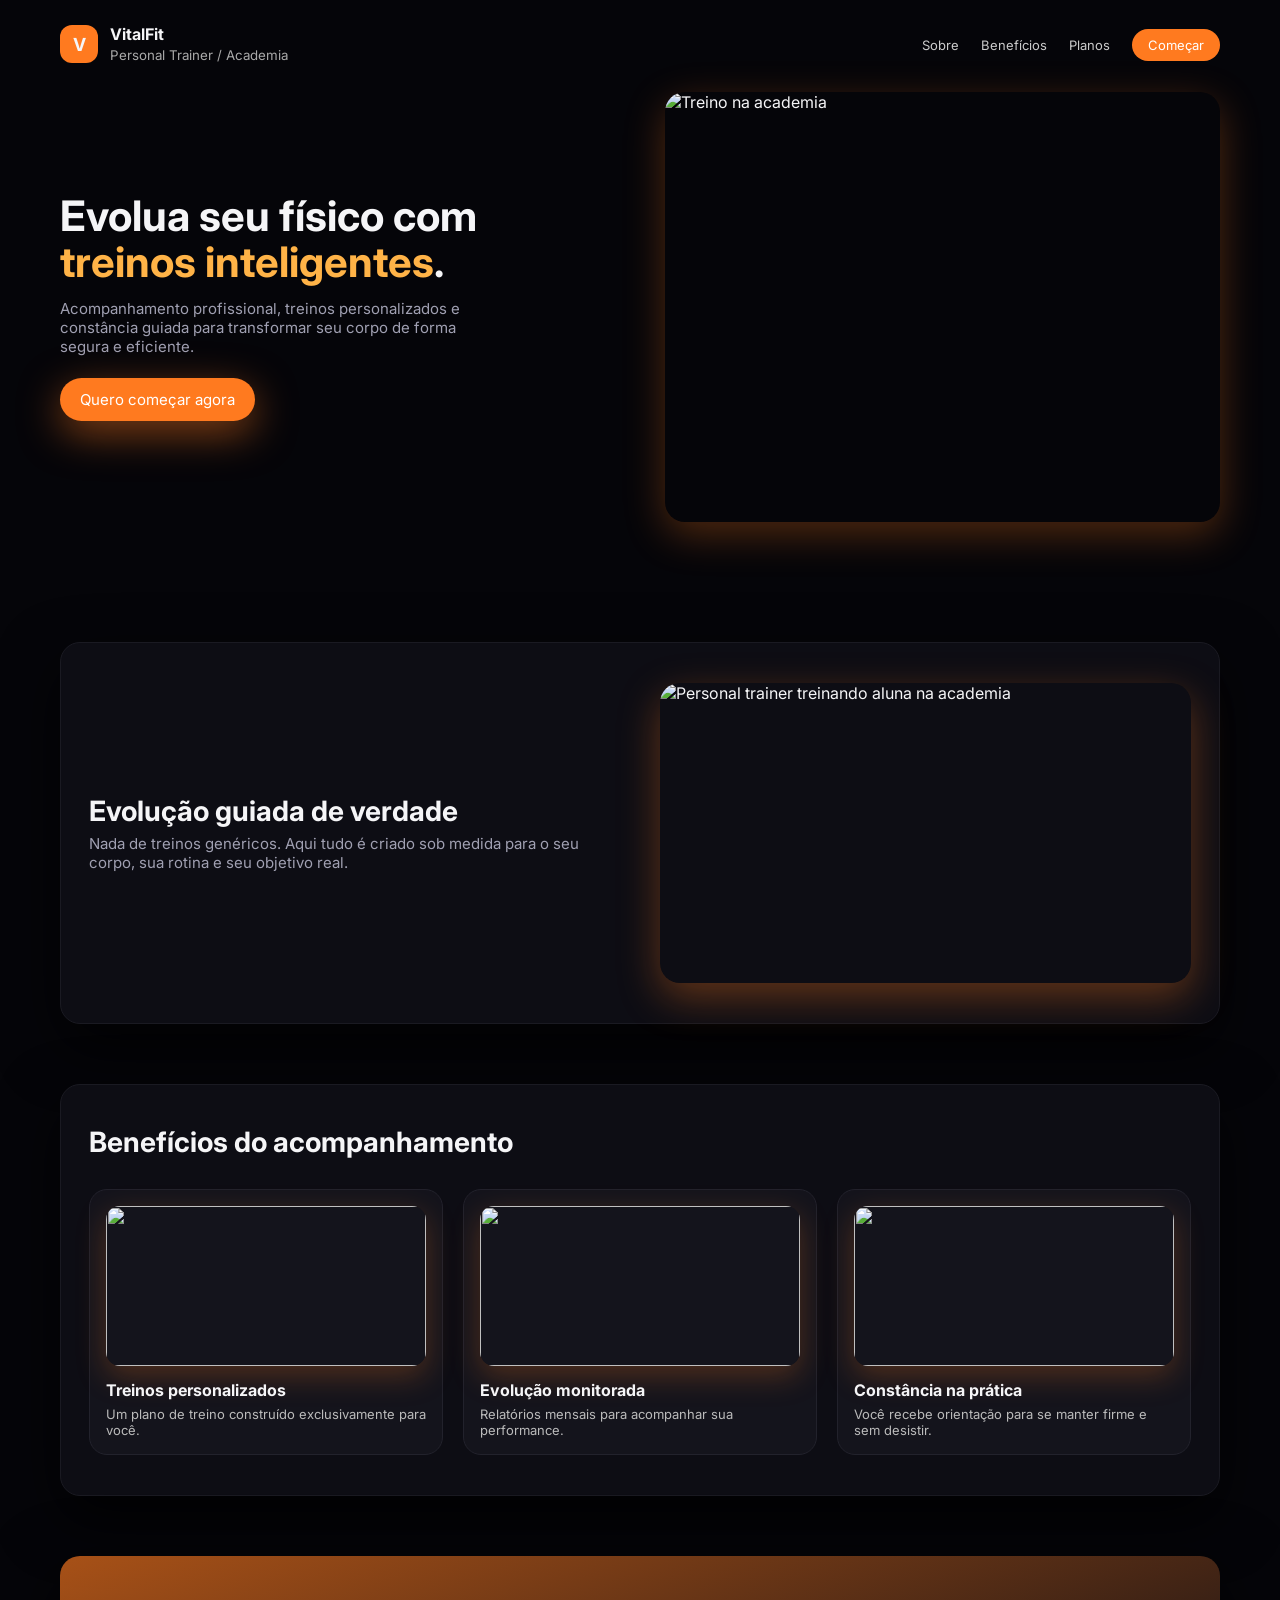
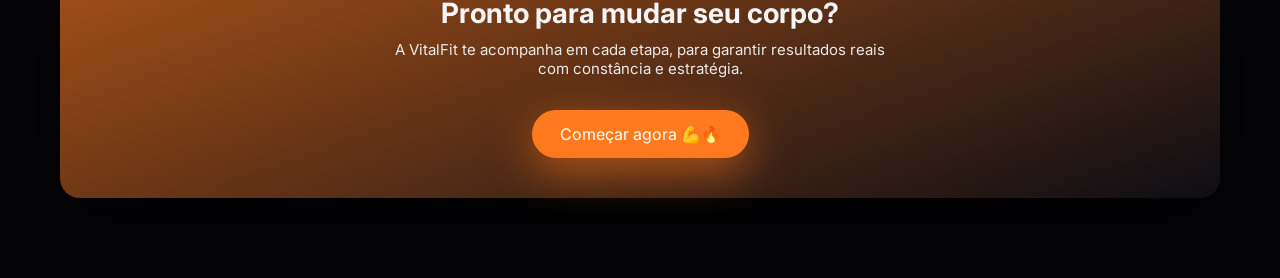
==== vital.html @ 3ca11d06 "Merge pull request #1 from VictorWFS/feature/juntar-sites junção dos sites" ====
<!DOCTYPE html>
<html lang="pt-BR">
<head>
  <meta charset="UTF-8" />
  <meta name="viewport" content="width=device-width, initial-scale=1.0" />
  <title>VitalFit – Acompanhamento físico profissional</title>

  <!-- Fonte -->
  <link href="https://fonts.googleapis.com/css2?family=Inter:wght@300;400;500;600;700&display=swap" rel="stylesheet">

  <style>
    :root {
      --bg-main: #050509;
      --bg-card: #0d0d14;
      --bg-chip: #15151f;
      --primary: #ff7a1f;
      --primary-soft: rgba(255, 122, 31, 0.18);
      --accent: #ffb347;
      --text-main: #f5f5f7;
      --text-muted: #a0a0b2;
      --border-subtle: #20202a;
      --radius-lg: 24px;
      --radius-md: 16px;
      --radius-pill: 999px;
      --shadow-soft: 0 18px 60px rgba(0, 0, 0, 0.65);
    }

    * { box-sizing: border-box; margin: 0; padding: 0; }

    body {
      font-family: "Inter", sans-serif;
      background: #050509;
      color: var(--text-main);
    }

    a { text-decoration: none; color: inherit; }

    .page {
      max-width: 1200px;
      margin: 0 auto;
      padding: 24px 20px 80px;
    }

    /* HEADER */
    header {
      display: flex;
      align-items: center;
      justify-content: space-between;
      padding-bottom: 28px;
    }

    .logo {
      display: flex;
      align-items: center;
      gap: 12px;
    }

    .logo-mark {
      width: 38px;
      height: 38px;
      border-radius: 12px;
      background: var(--primary);
      display: flex;
      align-items: center;
      justify-content: center;
      font-weight: 700;
      font-size: 18px;
    }

    nav a {
      margin-left: 18px;
      font-size: 13px;
      color: #ccc;
    }

    .nav-cta {
      background: var(--primary);
      padding: 8px 16px;
      border-radius: 999px;
      color: #fff !important;
    }

    /* HERO */
    .hero {
      display: grid;
      grid-template-columns: 1fr 1fr;
      gap: 50px;
      align-items: center;
      padding-bottom: 60px;
    }

    .hero img {
      width: 100%;
      height: 430px;
      object-fit: cover;
      border-radius: 20px;
      box-shadow: 0 12px 40px rgba(255, 122, 31, 0.3);
    }

    .hero-title {
      font-size: 42px;
      line-height: 1.1;
      font-weight: 700;
    }

    .hero-title span { color: var(--accent); }

    .hero-subtitle {
      margin-top: 14px;
      font-size: 15px;
      color: var(--text-muted);
      max-width: 420px;
    }

    .btn-primary {
      display: inline-block;
      margin-top: 22px;
      background: var(--primary);
      padding: 12px 20px;
      font-size: 15px;
      border-radius: 999px;
      color: #fff;
      box-shadow: 0 12px 40px rgba(255, 122, 31, 0.5);
    }

    /* SEÇÕES */
    .section-block {
      background: #0d0d14;
      padding: 40px 28px;
      border-radius: 20px;
      border: 1px solid #1a1a22;
      margin-top: 60px;
      box-shadow: 0 22px 60px rgba(0,0,0,0.7);
    }

    .section-title {
      font-size: 28px;
      font-weight: 700;
    }

    .section-subtitle {
      margin-top: 6px;
      font-size: 15px;
      color: var(--text-muted);
      max-width: 520px;
    }

    /* BENEFÍCIOS COM IMAGENS */
    .benefits-grid {
      margin-top: 30px;
      display: grid;
      grid-template-columns: 1fr 1fr 1fr;
      gap: 20px;
    }

    .benefit-card {
      background: #14141c;
      border-radius: 18px;
      padding: 16px;
      border: 1px solid #22222c;
    }

    .benefit-card img {
      width: 100%;
      height: 160px;
      object-fit: cover;
      border-radius: 14px;
      margin-bottom: 14px;
      box-shadow: 0 10px 30px rgba(255, 122, 31, 0.25);
    }

    .benefit-card h3 {
      margin-bottom: 6px;
      font-size: 16px;
    }

    .benefit-card p {
      font-size: 13px;
      color: #bbb;
    }

    /* CTA FINAL */
    .cta-card {
      background: linear-gradient(160deg, rgba(255,122,31,0.65), #0d0d14);
      border-radius: 20px;
      padding: 40px 28px;
      margin-top: 60px;
      text-align: center;
      box-shadow: 0 22px 70px rgba(0,0,0,0.85);
    }

    .cta-card h2 {
      font-size: 28px;
      margin-bottom: 10px;
    }

    .cta-card p {
      font-size: 15px;
      color: #eaeaea;
      max-width: 520px;
      margin: 0 auto 20px;
    }

    .cta-btn {
      background: var(--primary);
      padding: 14px 28px;
      border-radius: 999px;
      color: #fff;
      font-size: 16px;
      display: inline-block;
      margin-top: 12px;
      box-shadow: 0 12px 45px rgba(255, 122, 31, 0.6);
    }

  </style>
</head>
<body>
<div class="page">

  <!-- HEADER -->
  <header>
    <div class="logo">
      <div class="logo-mark">V</div>
      <div>
        <strong>VitalFit</strong><br>
        <small style="color:#aaa">Personal Trainer / Academia</small>
      </div>
    </div>

    <nav>
      <a href="#sobre">Sobre</a>
      <a href="#beneficios">Benefícios</a>
      <a href="#cta">Planos</a>
      <a class="nav-cta" href="#cta">Começar</a>
    </nav>
  </header>

  <!-- HERO -->
  <section class="hero">

    <div>
      <h1 class="hero-title">
        Evolua seu físico com <span>treinos inteligentes</span>.
      </h1>

      <p class="hero-subtitle">
        Acompanhamento profissional, treinos personalizados e constância guiada para transformar seu corpo de forma segura e eficiente.
      </p>

      <a href="https://wa.me/5585988889999" target="_blank" class="btn-primary">
        Quero começar agora
      </a>
    </div>

    <!-- IMAGEM HERO -->
    <img 
      src="https://images.unsplash.com/photo-1571019613454-1cb2f99b2d8b?auto=format&fit=crop&w=900&q=80" 
      alt="Treino na academia" 
    />

  </section>

  <!-- SOBRE -->
<section id="sobre" class="section-block" 
style="display: grid; grid-template-columns: 1fr 1fr; gap: 40px; align-items: center;">

    <div>
        <h2 class="section-title">Evolução guiada de verdade</h2>
        <p class="section-subtitle">
            Nada de treinos genéricos. Aqui tudo é criado sob medida para o seu corpo, sua rotina e seu objetivo real.
        </p>
    </div>

    <!-- IMAGEM DE PERSONAL TREINANDO ALUNA (CORRETA E SEMELHANTE À ENVIADA) -->
    <img 
        src="./personal.png"
        alt="Personal trainer treinando aluna na academia"
        style="
            width: 100%;
            border-radius: 20px;
            height: 300px;
            object-fit: cover;
            box-shadow: 0 14px 40px rgba(255, 122, 31, 0.35);
        "
    />

</section>



  <!-- BENEFÍCIOS -->
  <section id="beneficios" class="section-block">
    <h2 class="section-title">Benefícios do acompanhamento</h2>

    <div class="benefits-grid">

  <div class="benefit-card">
    <img src="https://images.pexels.com/photos/1954524/pexels-photo-1954524.jpeg" />
    <h3>Treinos personalizados</h3>
    <p>Um plano de treino construído exclusivamente para você.</p>
  </div>

  <div class="benefit-card">
    <img src="https://images.pexels.com/photos/3823039/pexels-photo-3823039.jpeg" />
    <h3>Evolução monitorada</h3>
    <p>Relatórios mensais para acompanhar sua performance.</p>
  </div>

  <div class="benefit-card">
  <img src="https://images.pexels.com/photos/1552249/pexels-photo-1552249.jpeg" />
    <h3>Constância na prática</h3>
    <p>Você recebe orientação para se manter firme e sem desistir.</p>
  </div>

</div>

  </section>

  <!-- CTA FINAL -->
  <section id="cta" class="cta-card">
    <h2>Pronto para mudar seu corpo?</h2>
    <p>A VitalFit te acompanha em cada etapa, para garantir resultados reais com constância e estratégia.</p>

    <a href="https://wa.me/5585988889999" target="_blank" class="cta-btn">
      Começar agora 💪🔥
    </a>
  </section>

</div>
</body>
</html>
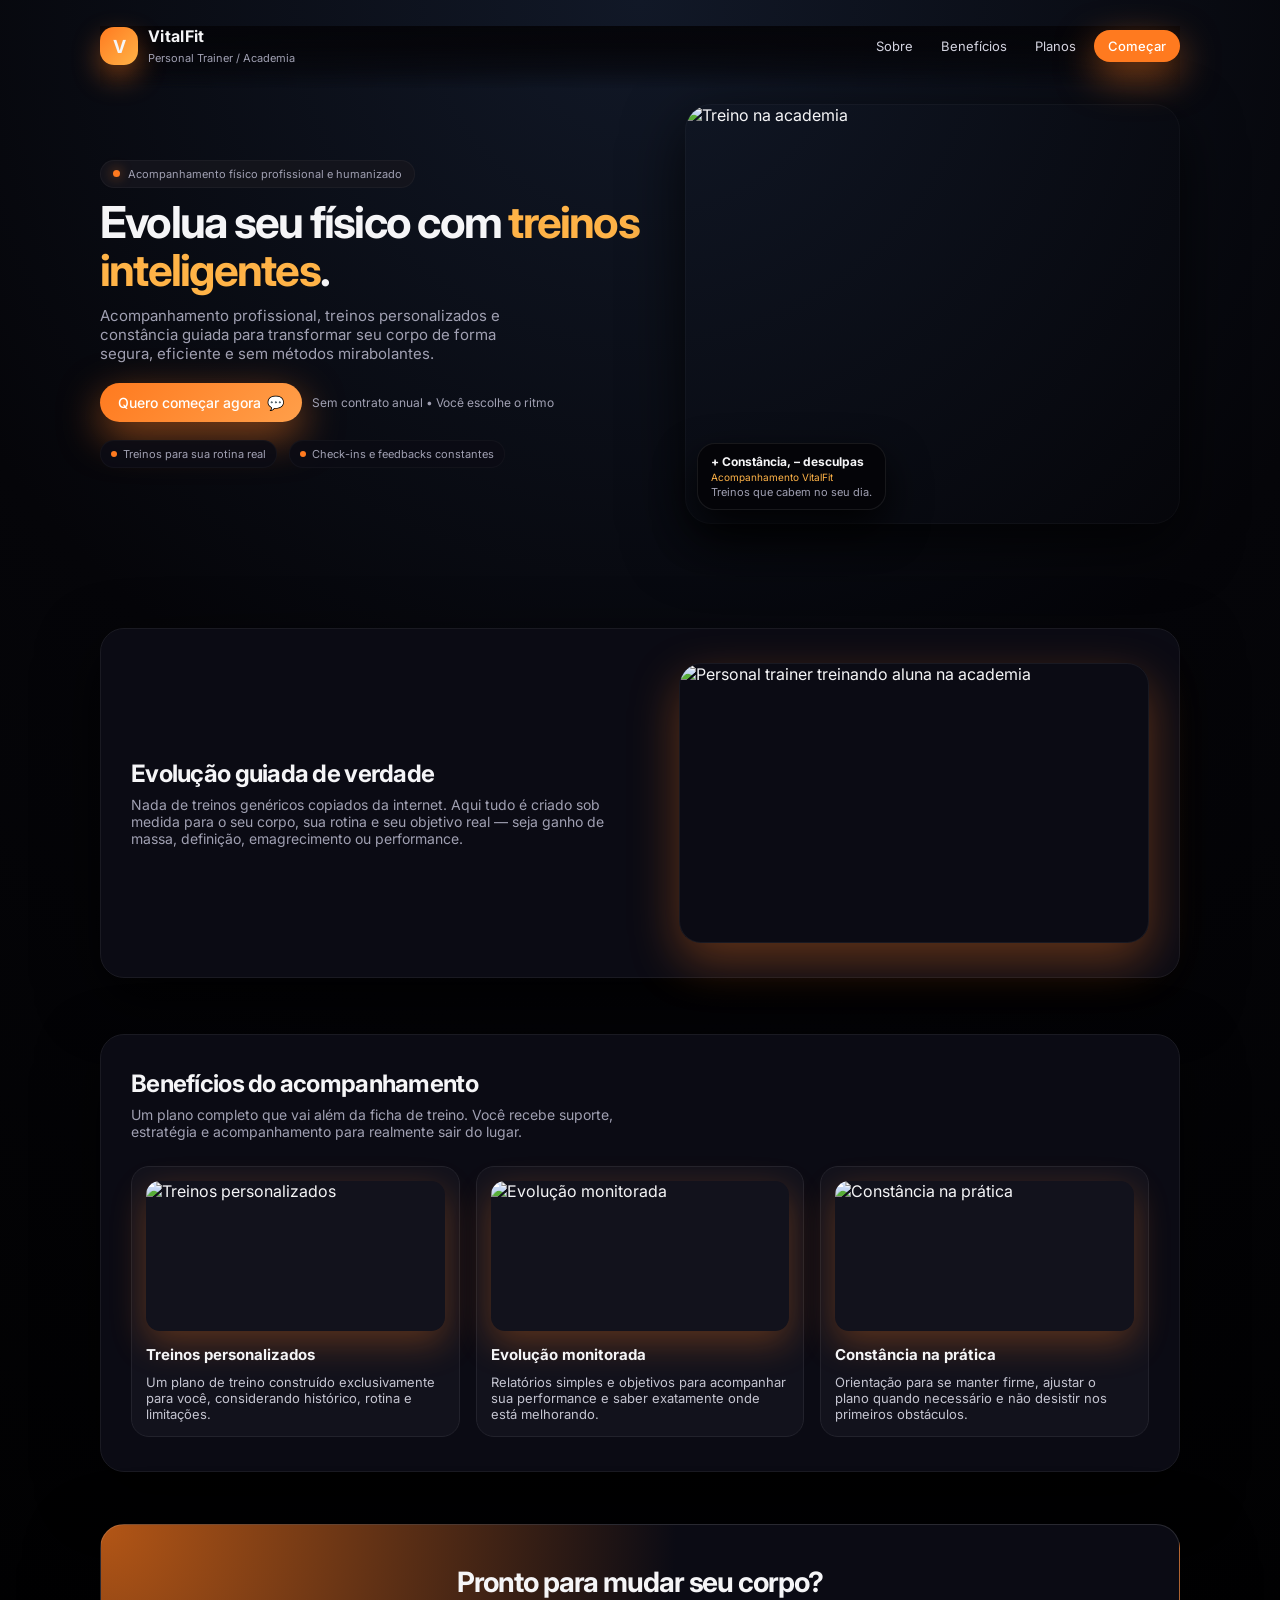
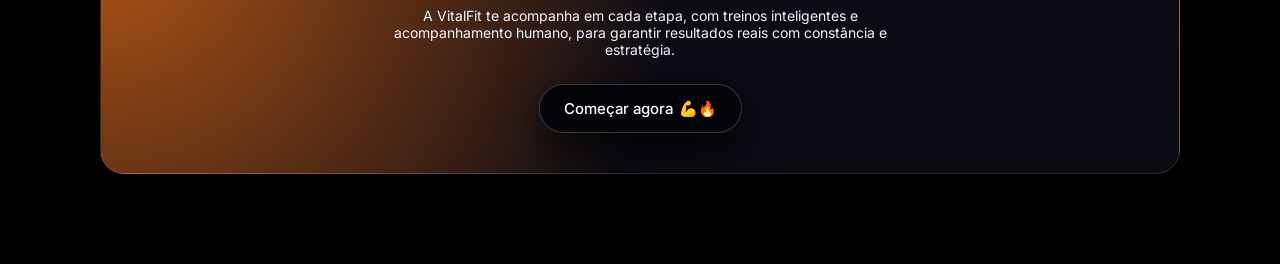
==== commit 84535503: "Merge pull request #3 from VictorWFS/feature/ajuste-vital feat: ajuste vital" ====
--- a/vital.html
+++ b/vital.html
@@ -11,8 +11,8 @@
   <style>
     :root {
       --bg-main: #050509;
-      --bg-card: #0d0d14;
-      --bg-chip: #15151f;
+      --bg-card: #0b0b14;
+      --bg-card-soft: #12121c;
       --primary: #ff7a1f;
       --primary-soft: rgba(255, 122, 31, 0.18);
       --accent: #ffb347;
@@ -20,25 +20,38 @@
       --text-muted: #a0a0b2;
       --border-subtle: #20202a;
       --radius-lg: 24px;
-      --radius-md: 16px;
+      --radius-md: 18px;
       --radius-pill: 999px;
-      --shadow-soft: 0 18px 60px rgba(0, 0, 0, 0.65);
-    }
-
-    * { box-sizing: border-box; margin: 0; padding: 0; }
+      --shadow-soft: 0 20px 60px rgba(0, 0, 0, 0.75);
+    }
+
+    * {
+      box-sizing: border-box;
+      margin: 0;
+      padding: 0;
+    }
 
     body {
       font-family: "Inter", sans-serif;
-      background: #050509;
+      background: radial-gradient(circle at top, #111827 0, #050509 40%, #000 100%);
       color: var(--text-main);
-    }
-
-    a { text-decoration: none; color: inherit; }
+      -webkit-font-smoothing: antialiased;
+    }
+
+    img {
+      max-width: 100%;
+      display: block;
+    }
+
+    a {
+      text-decoration: none;
+      color: inherit;
+    }
 
     .page {
-      max-width: 1200px;
+      max-width: 1120px;
       margin: 0 auto;
-      padding: 24px 20px 80px;
+      padding: 20px 18px 72px;
     }
 
     /* HEADER */
@@ -46,286 +59,601 @@
       display: flex;
       align-items: center;
       justify-content: space-between;
-      padding-bottom: 28px;
+      padding-bottom: 22px;
+      position: sticky;
+      top: 0;
+      z-index: 10;
+      background: linear-gradient(to bottom, rgba(5,5,9,0.96), rgba(5,5,9,0.9), rgba(5,5,9,0.6), transparent);
+      backdrop-filter: blur(12px);
     }
 
     .logo {
       display: flex;
       align-items: center;
-      gap: 12px;
+      gap: 10px;
     }
 
     .logo-mark {
       width: 38px;
       height: 38px;
-      border-radius: 12px;
-      background: var(--primary);
+      border-radius: 14px;
+      background: linear-gradient(135deg, var(--primary), #ffb347);
       display: flex;
       align-items: center;
       justify-content: center;
       font-weight: 700;
       font-size: 18px;
+      box-shadow: 0 12px 28px rgba(255, 122, 31, 0.45);
+    }
+
+    .logo-text strong {
+      font-size: 16px;
+      letter-spacing: 0.02em;
+    }
+
+    .logo-text small {
+      font-size: 11px;
+      color: var(--text-muted);
+    }
+
+    nav {
+      display: flex;
+      align-items: center;
+      gap: 8px;
     }
 
     nav a {
-      margin-left: 18px;
-      font-size: 13px;
-      color: #ccc;
+      font-size: 12px;
+      color: #d4d4e0;
+      padding: 6px 10px;
+      border-radius: 999px;
+      transition: background 0.18s ease, color 0.18s ease, transform 0.12s ease;
+    }
+
+    nav a:hover {
+      background: rgba(255, 255, 255, 0.04);
+      transform: translateY(-1px);
     }
 
     .nav-cta {
       background: var(--primary);
-      padding: 8px 16px;
-      border-radius: 999px;
+      padding: 8px 14px;
+      border-radius: var(--radius-pill);
       color: #fff !important;
+      font-weight: 500;
+      box-shadow: 0 14px 38px rgba(255, 122, 31, 0.55);
     }
 
     /* HERO */
     .hero {
       display: grid;
-      grid-template-columns: 1fr 1fr;
-      gap: 50px;
-      align-items: center;
-      padding-bottom: 60px;
-    }
-
-    .hero img {
-      width: 100%;
-      height: 430px;
-      object-fit: cover;
-      border-radius: 20px;
-      box-shadow: 0 12px 40px rgba(255, 122, 31, 0.3);
+      grid-template-columns: 1fr;
+      gap: 26px;
+      align-items: center;
+      padding: 16px 0 48px;
+    }
+
+    .hero-left {
+      order: 2;
+    }
+
+    .hero-right {
+      order: 1;
+    }
+
+    .hero-badge {
+      display: inline-flex;
+      align-items: center;
+      gap: 8px;
+      padding: 6px 12px;
+      border-radius: var(--radius-pill);
+      background: rgba(21, 21, 29, 0.92);
+      border: 1px solid rgba(255, 255, 255, 0.04);
+      font-size: 11px;
+      color: var(--text-muted);
+      margin-bottom: 10px;
+    }
+
+    .hero-badge-dot {
+      width: 7px;
+      height: 7px;
+      border-radius: 50%;
+      background: var(--primary);
+      box-shadow: 0 0 12px rgba(255, 122, 31, 0.7);
     }
 
     .hero-title {
-      font-size: 42px;
+      font-size: 30px;
       line-height: 1.1;
       font-weight: 700;
-    }
-
-    .hero-title span { color: var(--accent); }
+      letter-spacing: -0.04em;
+    }
+
+    .hero-title span {
+      color: var(--accent);
+    }
 
     .hero-subtitle {
-      margin-top: 14px;
-      font-size: 15px;
+      margin-top: 12px;
+      font-size: 14px;
       color: var(--text-muted);
-      max-width: 420px;
+      max-width: 440px;
+    }
+
+    .hero-actions {
+      margin-top: 20px;
+      display: flex;
+      flex-wrap: wrap;
+      gap: 10px;
+      align-items: center;
     }
 
     .btn-primary {
-      display: inline-block;
-      margin-top: 22px;
+      display: inline-flex;
+      align-items: center;
+      justify-content: center;
+      gap: 6px;
+      background: linear-gradient(135deg, var(--primary), #ff9f4a);
+      padding: 11px 18px;
+      font-size: 14px;
+      border-radius: var(--radius-pill);
+      color: #fff;
+      box-shadow: 0 14px 40px rgba(255, 122, 31, 0.55);
+      font-weight: 500;
+      transition: transform 0.15s ease, box-shadow 0.15s ease, filter 0.15s ease;
+    }
+
+    .btn-primary:hover {
+      transform: translateY(-1px);
+      box-shadow: 0 18px 48px rgba(255, 122, 31, 0.7);
+      filter: brightness(1.03);
+    }
+
+    .btn-secondary {
+      font-size: 12px;
+      color: var(--text-muted);
+    }
+
+    .hero-meta {
+      margin-top: 18px;
+      display: flex;
+      flex-wrap: wrap;
+      gap: 12px;
+      font-size: 11px;
+      color: var(--text-muted);
+    }
+
+    .hero-meta-item {
+      display: inline-flex;
+      align-items: center;
+      gap: 6px;
+      padding: 6px 10px;
+      border-radius: var(--radius-pill);
+      background: rgba(12, 12, 20, 0.9);
+      border: 1px solid rgba(255, 255, 255, 0.03);
+    }
+
+    .hero-meta-item span {
+      width: 6px;
+      height: 6px;
+      border-radius: 50%;
       background: var(--primary);
-      padding: 12px 20px;
-      font-size: 15px;
-      border-radius: 999px;
-      color: #fff;
-      box-shadow: 0 12px 40px rgba(255, 122, 31, 0.5);
-    }
-
-    /* SEÇÕES */
+    }
+
+    .hero-image-wrapper {
+      position: relative;
+    }
+
+    .hero-img {
+      width: 100%;
+      height: 320px;
+      object-fit: cover;
+      border-radius: 26px;
+      box-shadow: var(--shadow-soft);
+      border: 1px solid rgba(255, 255, 255, 0.03);
+    }
+
+    .hero-float-card {
+      position: absolute;
+      left: 12px;
+      bottom: 14px;
+      padding: 10px 13px;
+      border-radius: 18px;
+      background: rgba(5, 5, 9, 0.96);
+      border: 1px solid rgba(255, 255, 255, 0.08);
+      display: flex;
+      flex-direction: column;
+      gap: 2px;
+      font-size: 11px;
+      box-shadow: 0 18px 40px rgba(0, 0, 0, 0.85);
+    }
+
+    .hero-float-card strong {
+      font-size: 12px;
+    }
+
+    .hero-float-tag {
+      font-size: 10px;
+      color: var(--accent);
+    }
+
+    /* SECTION GENÉRICA */
     .section-block {
-      background: #0d0d14;
-      padding: 40px 28px;
-      border-radius: 20px;
+      background: var(--bg-card);
+      padding: 30px 24px;
+      border-radius: var(--radius-lg);
       border: 1px solid #1a1a22;
-      margin-top: 60px;
-      box-shadow: 0 22px 60px rgba(0,0,0,0.7);
+      margin-top: 46px;
+      box-shadow: var(--shadow-soft);
     }
 
     .section-title {
-      font-size: 28px;
+      font-size: 22px;
       font-weight: 700;
+      letter-spacing: -0.03em;
     }
 
     .section-subtitle {
-      margin-top: 6px;
-      font-size: 15px;
+      margin-top: 8px;
+      font-size: 14px;
       color: var(--text-muted);
-      max-width: 520px;
-    }
-
-    /* BENEFÍCIOS COM IMAGENS */
+      max-width: 540px;
+    }
+
+    /* SOBRE - GRID */
+    .section-sobre {
+      display: grid;
+      grid-template-columns: 1fr;
+      gap: 22px;
+      align-items: center;
+    }
+
+    .section-sobre-img {
+      width: 100%;
+      border-radius: 22px;
+      height: 260px;
+      object-fit: cover;
+      box-shadow: 0 18px 48px rgba(255, 122, 31, 0.35);
+      border: 1px solid rgba(255, 255, 255, 0.06);
+    }
+
+    /* BENEFÍCIOS */
     .benefits-grid {
-      margin-top: 30px;
+      margin-top: 26px;
       display: grid;
-      grid-template-columns: 1fr 1fr 1fr;
-      gap: 20px;
+      grid-template-columns: 1fr;
+      gap: 16px;
     }
 
     .benefit-card {
-      background: #14141c;
-      border-radius: 18px;
-      padding: 16px;
+      background: var(--bg-card-soft);
+      border-radius: var(--radius-md);
+      padding: 14px;
       border: 1px solid #22222c;
+      display: flex;
+      flex-direction: column;
+      gap: 10px;
+      transition: transform 0.18s ease, box-shadow 0.18s ease, border-color 0.18s ease, background 0.18s ease;
+    }
+
+    .benefit-card:hover {
+      transform: translateY(-4px);
+      box-shadow: 0 18px 48px rgba(0, 0, 0, 0.85);
+      border-color: rgba(255, 122, 31, 0.6);
+      background: radial-gradient(circle at top, rgba(255, 122, 31, 0.13), var(--bg-card-soft));
     }
 
     .benefit-card img {
       width: 100%;
-      height: 160px;
+      height: 150px;
       object-fit: cover;
       border-radius: 14px;
-      margin-bottom: 14px;
-      box-shadow: 0 10px 30px rgba(255, 122, 31, 0.25);
+      box-shadow: 0 12px 35px rgba(255, 122, 31, 0.3);
     }
 
     .benefit-card h3 {
-      margin-bottom: 6px;
-      font-size: 16px;
+      margin-top: 4px;
+      font-size: 15px;
     }
 
     .benefit-card p {
       font-size: 13px;
-      color: #bbb;
+      color: #c4c4d0;
     }
 
     /* CTA FINAL */
     .cta-card {
-      background: linear-gradient(160deg, rgba(255,122,31,0.65), #0d0d14);
-      border-radius: 20px;
-      padding: 40px 28px;
-      margin-top: 60px;
+      background: radial-gradient(circle at top left, rgba(255, 122, 31, 0.7), #0b0b14 52%);
+      border-radius: var(--radius-lg);
+      padding: 34px 24px;
+      margin-top: 52px;
       text-align: center;
-      box-shadow: 0 22px 70px rgba(0,0,0,0.85);
+      box-shadow: 0 26px 70px rgba(0, 0, 0, 0.9);
+      border: 1px solid rgba(255, 255, 255, 0.12);
     }
 
     .cta-card h2 {
-      font-size: 28px;
-      margin-bottom: 10px;
+      font-size: 24px;
+      margin-bottom: 8px;
+      letter-spacing: -0.04em;
     }
 
     .cta-card p {
+      font-size: 14px;
+      color: #f3f3ff;
+      max-width: 520px;
+      margin: 0 auto 18px;
+    }
+
+    .cta-btn {
+      background: #050509;
+      padding: 14px 24px;
+      border-radius: var(--radius-pill);
+      color: #fff;
       font-size: 15px;
-      color: #eaeaea;
-      max-width: 520px;
-      margin: 0 auto 20px;
-    }
-
-    .cta-btn {
-      background: var(--primary);
-      padding: 14px 28px;
-      border-radius: 999px;
-      color: #fff;
-      font-size: 16px;
-      display: inline-block;
-      margin-top: 12px;
-      box-shadow: 0 12px 45px rgba(255, 122, 31, 0.6);
-    }
-
+      display: inline-flex;
+      align-items: center;
+      justify-content: center;
+      gap: 6px;
+      margin-top: 8px;
+      box-shadow: 0 16px 45px rgba(0, 0, 0, 0.8);
+      border: 1px solid rgba(255, 255, 255, 0.2);
+      font-weight: 500;
+      transition: background 0.18s ease, transform 0.15s ease, box-shadow 0.15s ease;
+    }
+
+    .cta-btn:hover {
+      background: #0f0f1a;
+      transform: translateY(-1px);
+      box-shadow: 0 22px 60px rgba(0, 0, 0, 0.95);
+    }
+
+    /* RESPONSIVIDADE */
+    @media (min-width: 640px) {
+      nav a {
+        font-size: 13px;
+      }
+
+      .hero-title {
+        font-size: 36px;
+      }
+
+      .hero-img {
+        height: 360px;
+      }
+
+      .section-block {
+        padding: 34px 30px;
+      }
+
+      .section-title {
+        font-size: 24px;
+      }
+    }
+
+    @media (min-width: 768px) {
+      .page {
+        padding: 26px 20px 90px;
+      }
+
+      .hero {
+        grid-template-columns: minmax(0, 1.1fr) minmax(0, 1fr);
+        gap: 40px;
+      }
+
+      .hero-left {
+        order: 1;
+      }
+
+      .hero-right {
+        order: 2;
+      }
+
+      .hero-title {
+        font-size: 40px;
+      }
+
+      .hero-subtitle {
+        font-size: 15px;
+      }
+
+      .hero-img {
+        height: 390px;
+      }
+
+      .section-sobre {
+        grid-template-columns: 1.1fr 1fr;
+        gap: 32px;
+      }
+
+      .section-sobre-img {
+        height: 280px;
+      }
+
+      .benefits-grid {
+        grid-template-columns: repeat(3, minmax(0, 1fr));
+      }
+
+      .cta-card {
+        padding: 40px 36px;
+        text-align: center;
+      }
+
+      .cta-card h2 {
+        font-size: 28px;
+      }
+    }
+
+    @media (min-width: 960px) {
+      .hero-title {
+        font-size: 44px;
+      }
+
+      .hero-img {
+        height: 420px;
+      }
+
+      .section-block {
+        margin-top: 56px;
+      }
+    }
+
+    /* Mobile: menu simples (se quiser futuramente pode virar hamburger) */
+    @media (max-width: 640px) {
+      nav {
+        gap: 4px;
+      }
+
+      nav a {
+        padding-inline: 8px;
+      }
+
+      .nav-cta {
+        display: none; /* deixa só o botão principal do Hero no mobile */
+      }
+    }
   </style>
 </head>
 <body>
-<div class="page">
-
-  <!-- HEADER -->
-  <header>
-    <div class="logo">
-      <div class="logo-mark">V</div>
-      <div>
-        <strong>VitalFit</strong><br>
-        <small style="color:#aaa">Personal Trainer / Academia</small>
+  <div class="page">
+
+    <!-- HEADER -->
+    <header>
+      <div class="logo">
+        <div class="logo-mark">V</div>
+        <div class="logo-text">
+          <strong>VitalFit</strong><br>
+          <small>Personal Trainer / Academia</small>
+        </div>
       </div>
-    </div>
-
-    <nav>
-      <a href="#sobre">Sobre</a>
-      <a href="#beneficios">Benefícios</a>
-      <a href="#cta">Planos</a>
-      <a class="nav-cta" href="#cta">Começar</a>
-    </nav>
-  </header>
-
-  <!-- HERO -->
-  <section class="hero">
-
-    <div>
-      <h1 class="hero-title">
-        Evolua seu físico com <span>treinos inteligentes</span>.
-      </h1>
-
-      <p class="hero-subtitle">
-        Acompanhamento profissional, treinos personalizados e constância guiada para transformar seu corpo de forma segura e eficiente.
+
+      <nav>
+        <a href="#sobre">Sobre</a>
+        <a href="#beneficios">Benefícios</a>
+        <a href="#cta">Planos</a>
+        <a class="nav-cta" href="#cta">Começar</a>
+      </nav>
+    </header>
+
+    <!-- HERO -->
+    <section class="hero">
+      <div class="hero-left">
+        <div class="hero-badge">
+          <div class="hero-badge-dot"></div>
+          Acompanhamento físico profissional e humanizado
+        </div>
+
+        <h1 class="hero-title">
+          Evolua seu físico com <span>treinos inteligentes</span>.
+        </h1>
+
+        <p class="hero-subtitle">
+          Acompanhamento profissional, treinos personalizados e constância guiada
+          para transformar seu corpo de forma segura, eficiente e sem métodos mirabolantes.
+        </p>
+
+        <div class="hero-actions">
+          <a href="https://wa.me/5585988889999" target="_blank" class="btn-primary">
+            <span>Quero começar agora</span>
+            <span>💬</span>
+          </a>
+          <span class="btn-secondary">
+            Sem contrato anual • Você escolhe o ritmo
+          </span>
+        </div>
+
+        <div class="hero-meta">
+          <div class="hero-meta-item">
+            <span></span>
+            Treinos para sua rotina real
+          </div>
+          <div class="hero-meta-item">
+            <span></span>
+            Check-ins e feedbacks constantes
+          </div>
+        </div>
+      </div>
+
+      <!-- IMAGEM HERO -->
+      <div class="hero-right">
+        <div class="hero-image-wrapper">
+          <img
+            class="hero-img"
+            src="https://images.unsplash.com/photo-1571019613454-1cb2f99b2d8b?auto=format&fit=crop&w=900&q=80"
+            alt="Treino na academia"
+          />
+          <div class="hero-float-card">
+            <strong>+ Constância, – desculpas</strong>
+            <span class="hero-float-tag">Acompanhamento VitalFit</span>
+            <span style="color: var(--text-muted);">Treinos que cabem no seu dia.</span>
+          </div>
+        </div>
+      </div>
+    </section>
+
+    <!-- SOBRE -->
+    <section id="sobre" class="section-block">
+      <div class="section-sobre">
+        <div>
+          <h2 class="section-title">Evolução guiada de verdade</h2>
+          <p class="section-subtitle">
+            Nada de treinos genéricos copiados da internet. Aqui tudo é criado sob medida para o seu corpo,
+            sua rotina e seu objetivo real — seja ganho de massa, definição, emagrecimento ou performance.
+          </p>
+        </div>
+
+        <!-- IMAGEM DE PERSONAL TREINANDO ALUNA -->
+        <img
+          class="section-sobre-img"
+          src="https://images.unsplash.com/photo-1571019613454-1cb2f99b2d8b?auto=format&fit=crop&w=900&q=80"
+          alt="Personal trainer treinando aluna na academia"
+        />
+      </div>
+    </section>
+
+    <!-- BENEFÍCIOS -->
+    <section id="beneficios" class="section-block">
+      <h2 class="section-title">Benefícios do acompanhamento</h2>
+      <p class="section-subtitle">
+        Um plano completo que vai além da ficha de treino. Você recebe suporte, estratégia
+        e acompanhamento para realmente sair do lugar.
       </p>
 
-      <a href="https://wa.me/5585988889999" target="_blank" class="btn-primary">
-        Quero começar agora
+      <div class="benefits-grid">
+        <div class="benefit-card">
+          <img src="https://images.pexels.com/photos/1954524/pexels-photo-1954524.jpeg" alt="Treinos personalizados" />
+          <h3>Treinos personalizados</h3>
+          <p>Um plano de treino construído exclusivamente para você, considerando histórico, rotina e limitações.</p>
+        </div>
+
+        <div class="benefit-card">
+          <img src="https://images.pexels.com/photos/3823039/pexels-photo-3823039.jpeg" alt="Evolução monitorada" />
+          <h3>Evolução monitorada</h3>
+          <p>Relatórios simples e objetivos para acompanhar sua performance e saber exatamente onde está melhorando.</p>
+        </div>
+
+        <div class="benefit-card">
+          <img src="https://images.pexels.com/photos/1552249/pexels-photo-1552249.jpeg" alt="Constância na prática" />
+          <h3>Constância na prática</h3>
+          <p>Orientação para se manter firme, ajustar o plano quando necessário e não desistir nos primeiros obstáculos.</p>
+        </div>
+      </div>
+    </section>
+
+    <!-- CTA FINAL -->
+    <section id="cta" class="cta-card">
+      <h2>Pronto para mudar seu corpo?</h2>
+      <p>
+        A VitalFit te acompanha em cada etapa, com treinos inteligentes e acompanhamento humano,
+        para garantir resultados reais com constância e estratégia.
+      </p>
+
+      <a href="https://wa.me/5585988889999" target="_blank" class="cta-btn">
+        <span>Começar agora</span>
+        <span>💪🔥</span>
       </a>
-    </div>
-
-    <!-- IMAGEM HERO -->
-    <img 
-      src="https://images.unsplash.com/photo-1571019613454-1cb2f99b2d8b?auto=format&fit=crop&w=900&q=80" 
-      alt="Treino na academia" 
-    />
-
-  </section>
-
-  <!-- SOBRE -->
-<section id="sobre" class="section-block" 
-style="display: grid; grid-template-columns: 1fr 1fr; gap: 40px; align-items: center;">
-
-    <div>
-        <h2 class="section-title">Evolução guiada de verdade</h2>
-        <p class="section-subtitle">
-            Nada de treinos genéricos. Aqui tudo é criado sob medida para o seu corpo, sua rotina e seu objetivo real.
-        </p>
-    </div>
-
-    <!-- IMAGEM DE PERSONAL TREINANDO ALUNA (CORRETA E SEMELHANTE À ENVIADA) -->
-    <img 
-        src="./personal.png"
-        alt="Personal trainer treinando aluna na academia"
-        style="
-            width: 100%;
-            border-radius: 20px;
-            height: 300px;
-            object-fit: cover;
-            box-shadow: 0 14px 40px rgba(255, 122, 31, 0.35);
-        "
-    />
-
-</section>
-
-
-
-  <!-- BENEFÍCIOS -->
-  <section id="beneficios" class="section-block">
-    <h2 class="section-title">Benefícios do acompanhamento</h2>
-
-    <div class="benefits-grid">
-
-  <div class="benefit-card">
-    <img src="https://images.pexels.com/photos/1954524/pexels-photo-1954524.jpeg" />
-    <h3>Treinos personalizados</h3>
-    <p>Um plano de treino construído exclusivamente para você.</p>
+    </section>
+
   </div>
-
-  <div class="benefit-card">
-    <img src="https://images.pexels.com/photos/3823039/pexels-photo-3823039.jpeg" />
-    <h3>Evolução monitorada</h3>
-    <p>Relatórios mensais para acompanhar sua performance.</p>
-  </div>
-
-  <div class="benefit-card">
-  <img src="https://images.pexels.com/photos/1552249/pexels-photo-1552249.jpeg" />
-    <h3>Constância na prática</h3>
-    <p>Você recebe orientação para se manter firme e sem desistir.</p>
-  </div>
-
-</div>
-
-  </section>
-
-  <!-- CTA FINAL -->
-  <section id="cta" class="cta-card">
-    <h2>Pronto para mudar seu corpo?</h2>
-    <p>A VitalFit te acompanha em cada etapa, para garantir resultados reais com constância e estratégia.</p>
-
-    <a href="https://wa.me/5585988889999" target="_blank" class="cta-btn">
-      Começar agora 💪🔥
-    </a>
-  </section>
-
-</div>
 </body>
 </html>
